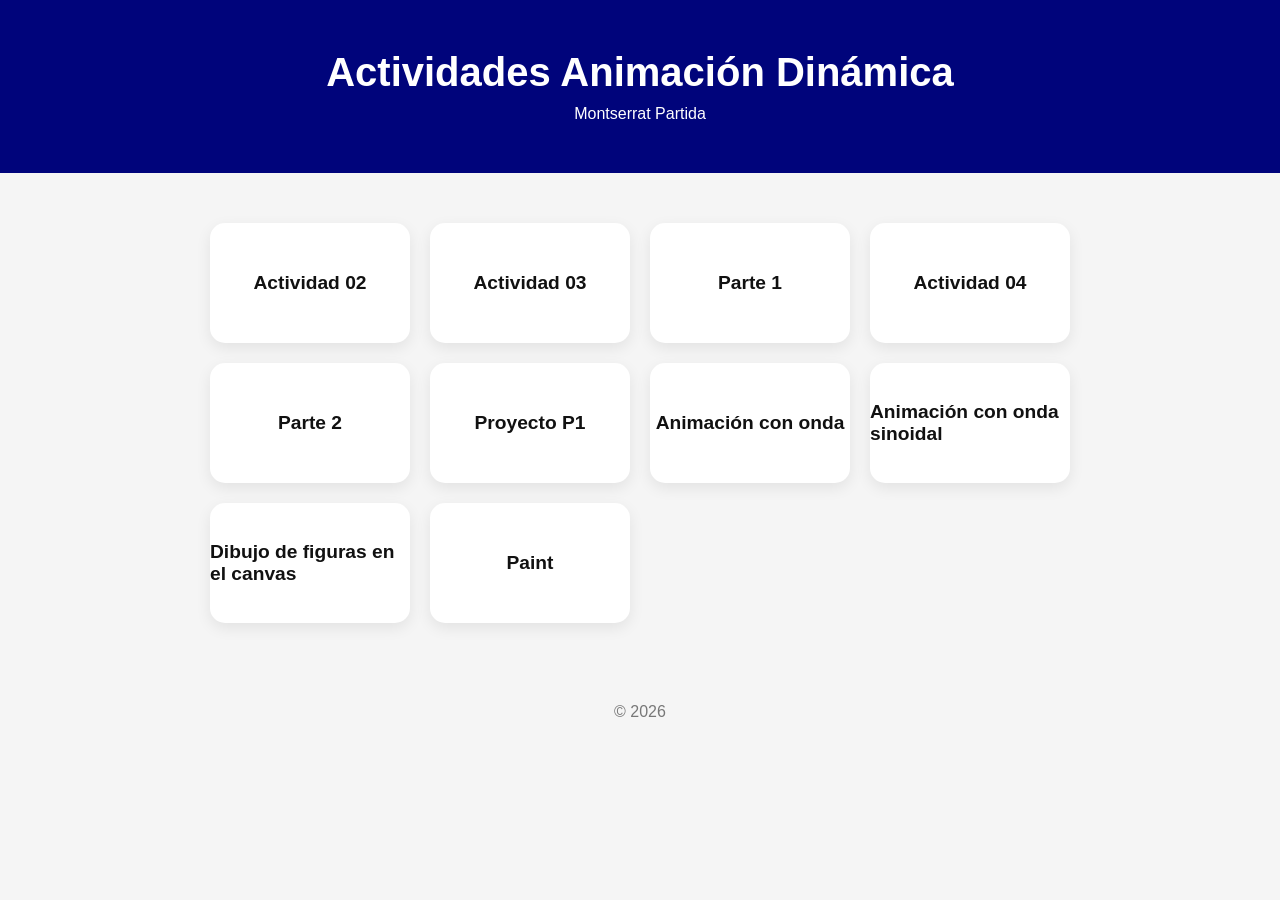
==== index.html @ aa470178 "Update index.html" ====
<!DOCTYPE html>
<html lang="es">
<head>
    <meta charset="UTF-8">
    <meta name="viewport" content="width=device-width, initial-scale=1.0">

    <title>Actividades</title>

    <style>
        * {
            margin: 0;
            padding: 0;
            box-sizing: border-box;
        }

        body {
            font-family: Arial, sans-serif;
            background-color: #f5f5f5;
            color: #222;
            min-height: 100vh;
        }

        header {
            background-color: #00047b;
            color: white;
            text-align: center;
            padding: 50px 20px;
        }

        header h1 {
            font-size: 2.5rem;
            margin-bottom: 10px;
        }

        header p {
            color: #ffffff;
        }

        main {
            max-width: 900px;
            margin: 50px auto;
            padding: 0 20px;
        }

        .activities {
            display: grid;
            grid-template-columns: repeat(auto-fit, minmax(200px, 1fr));
            gap: 20px;
        }

        .activity {
            display: flex;
            align-items: center;
            justify-content: center;

            height: 120px;

            background-color: white;
            border-radius: 15px;

            text-decoration: none;
            color: #111;

            font-size: 1.2rem;
            font-weight: bold;

            box-shadow: 0 5px 15px rgba(0, 0, 0, 0.08);

            transition: 0.2s ease;
        }

        .activity:hover {
            transform: translateY(-5px);
            background-color: #111;
            color: white;
        }

        footer {
            text-align: center;
            padding: 30px;
            color: #777;
        }
    </style>
</head>

<body>

    <header>
        <h1>Actividades Animación Dinámica</h1>
        <p>Montserrat Partida</p>
    </header>

    <main>

        <div class="activities">

            <a href="Página html básica.html" class="activity">
                Actividad 02
            </a>

            <a href="index.html" class="activity">
                Actividad 03
            </a>

            <a href="Golden Globe.html" class="activity">
                Parte 1
            </a>

            <a href="A4-Arte en canvas.html" class="activity">
                Actividad 04
            </a>

            <a href="Part2-Reto Canvas.html" class="activity">
                Parte 2
            </a>
            
            <a href="PROYECTO 2.html" class="activity">
                Proyecto P1
            </a>
            
             </a>

              <a href="A3 - Animación onda sinoidal:coseno.html" class="activity">
                Animación con onda
            </a>

            <a href="04-wave-1.html" class="activity">
                Animación con onda sinoidal
            </a>

            <a href="casita.html" class="activity">
                Dibujo de figuras en el canvas
            </a>
            <a href="paint.html" class="activity">
                Paint
            </a>

        </div>

    </main>

    <footer>
        © 2026
    </footer>

</body>
</html>
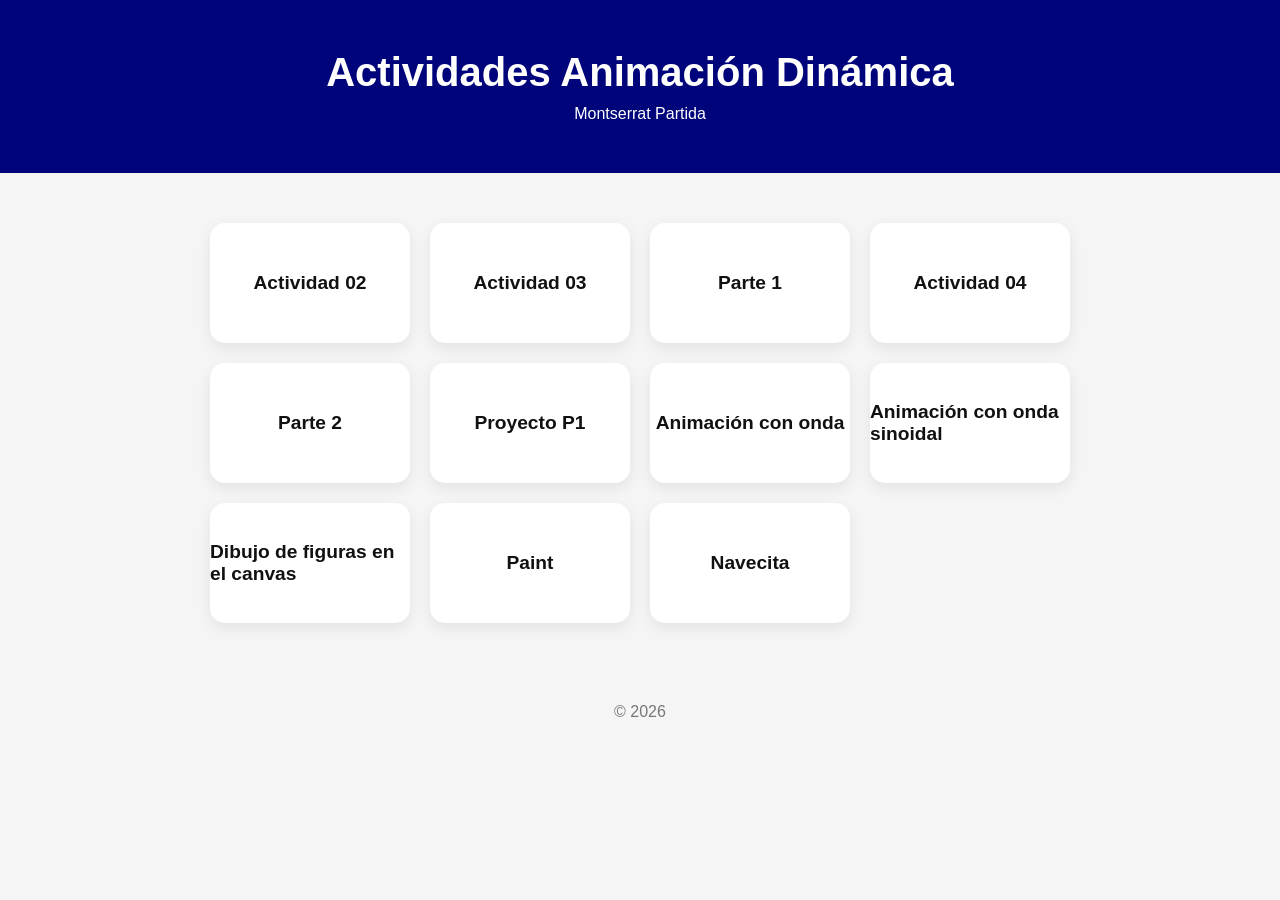
==== commit 5e863ce0: "Update index.html" ====
--- a/index.html
+++ b/index.html
@@ -135,6 +135,10 @@
                 Paint
             </a>
 
+            <a href="NAVECITA.html" class="activity">
+                Navecita
+            </a>
+
         </div>
 
     </main>
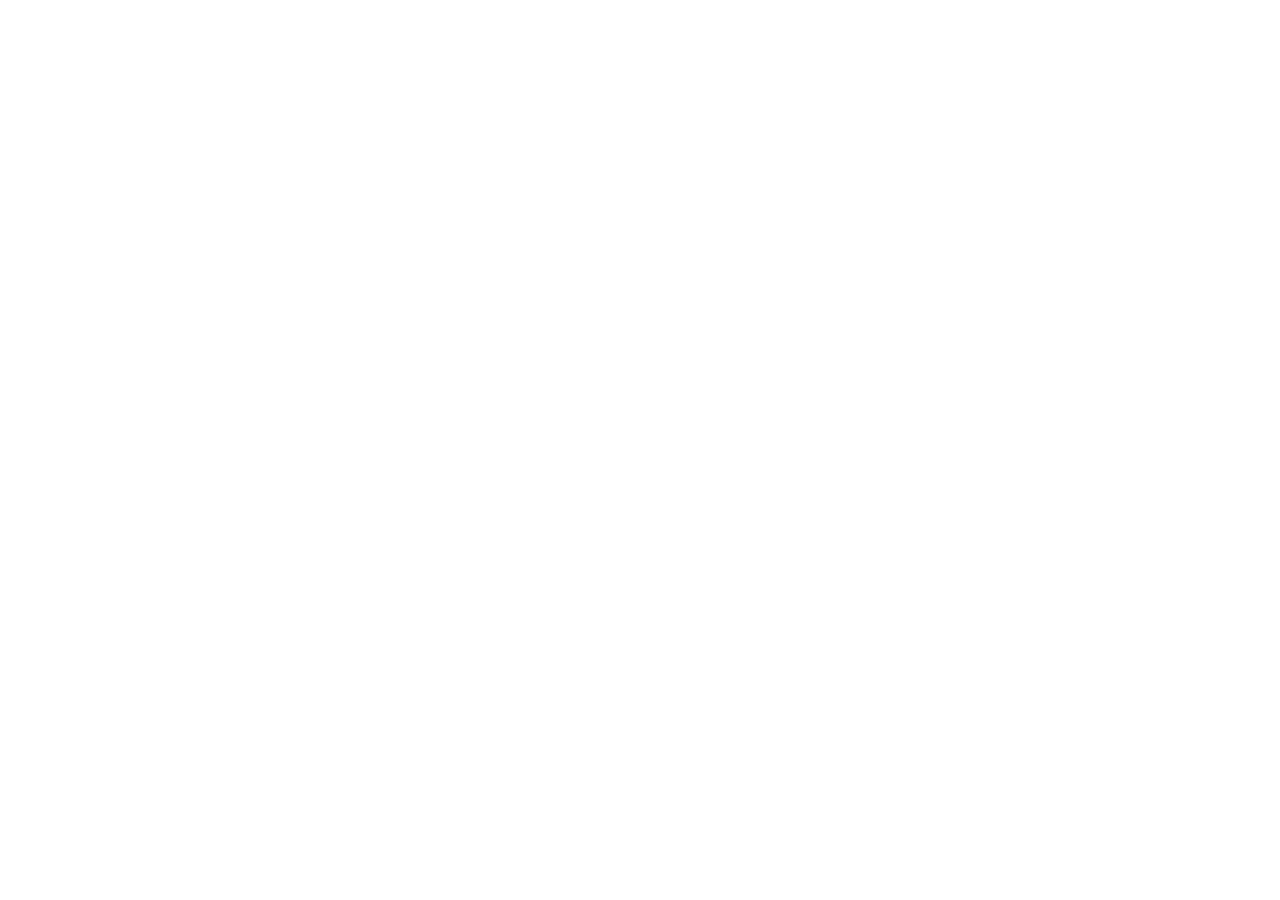
==== commit c622d21d: "Add files via upload" ====
--- a/index.html
+++ b/index.html
@@ -1,151 +1,27 @@
-<!DOCTYPE html>
-<html lang="es">
-<head>
-    <meta charset="UTF-8">
-    <meta name="viewport" content="width=device-width, initial-scale=1.0">
-
-    <title>Actividades</title>
-
-    <style>
-        * {
-            margin: 0;
-            padding: 0;
-            box-sizing: border-box;
-        }
-
-        body {
-            font-family: Arial, sans-serif;
-            background-color: #f5f5f5;
-            color: #222;
-            min-height: 100vh;
-        }
-
-        header {
-            background-color: #00047b;
-            color: white;
-            text-align: center;
-            padding: 50px 20px;
-        }
-
-        header h1 {
-            font-size: 2.5rem;
-            margin-bottom: 10px;
-        }
-
-        header p {
-            color: #ffffff;
-        }
-
-        main {
-            max-width: 900px;
-            margin: 50px auto;
-            padding: 0 20px;
-        }
-
-        .activities {
-            display: grid;
-            grid-template-columns: repeat(auto-fit, minmax(200px, 1fr));
-            gap: 20px;
-        }
-
-        .activity {
-            display: flex;
-            align-items: center;
-            justify-content: center;
-
-            height: 120px;
-
-            background-color: white;
-            border-radius: 15px;
-
-            text-decoration: none;
-            color: #111;
-
-            font-size: 1.2rem;
-            font-weight: bold;
-
-            box-shadow: 0 5px 15px rgba(0, 0, 0, 0.08);
-
-            transition: 0.2s ease;
-        }
-
-        .activity:hover {
-            transform: translateY(-5px);
-            background-color: #111;
-            color: white;
-        }
-
-        footer {
-            text-align: center;
-            padding: 30px;
-            color: #777;
-        }
-    </style>
-</head>
-
-<body>
-
-    <header>
-        <h1>Actividades Animación Dinámica</h1>
-        <p>Montserrat Partida</p>
-    </header>
-
-    <main>
-
-        <div class="activities">
-
-            <a href="Página html básica.html" class="activity">
-                Actividad 02
-            </a>
-
-            <a href="index.html" class="activity">
-                Actividad 03
-            </a>
-
-            <a href="Golden Globe.html" class="activity">
-                Parte 1
-            </a>
-
-            <a href="A4-Arte en canvas.html" class="activity">
-                Actividad 04
-            </a>
-
-            <a href="Part2-Reto Canvas.html" class="activity">
-                Parte 2
-            </a>
-            
-            <a href="PROYECTO 2.html" class="activity">
-                Proyecto P1
-            </a>
-            
-             </a>
-
-              <a href="A3 - Animación onda sinoidal:coseno.html" class="activity">
-                Animación con onda
-            </a>
-
-            <a href="04-wave-1.html" class="activity">
-                Animación con onda sinoidal
-            </a>
-
-            <a href="casita.html" class="activity">
-                Dibujo de figuras en el canvas
-            </a>
-            <a href="paint.html" class="activity">
-                Paint
-            </a>
-
-            <a href="NAVECITA.html" class="activity">
-                Navecita
-            </a>
-
-        </div>
-
-    </main>
-
-    <footer>
-        © 2026
-    </footer>
-
-</body>
-</html>
+<!doctype html>
+<html lang="en">
+  <head>
+    <title>&lt;model-viewer&gt; template</title>
+    <meta charset="utf-8">
+    <meta name="description" content="&lt;model-viewer&gt; template">
+    <meta name="viewport" content="width=device-width, initial-scale=1">
+    <link type="text/css" href="./styles.css" rel="stylesheet"/>
+  </head>
+  <body>
+    <!-- <model-viewer> HTML element -->
+    <model-viewer src="mario_super_mushroom.glb" ar ar-modes="webxr scene-viewer quick-look" camera-controls tone-mapping="neutral" poster="poster.webp" shadow-intensity="1">
+      <div class="progress-bar hide" slot="progress-bar">
+          <div class="update-bar"></div>
+      </div>
+      <button slot="ar-button" id="ar-button">
+          View in your space
+      </button>
+      <div id="ar-prompt">
+          <img src="ar_hand_prompt.png">
+      </div>
+    </model-viewer>  
+    <script src="script.js"></script>
+    <!-- Loads <model-viewer> for browsers: -->
+    <script type="module" src="https://ajax.googleapis.com/ajax/libs/model-viewer/4.4.0/model-viewer.min.js"></script>
+  </body>
+</html>
--- a/styles.css
+++ b/styles.css
@@ -0,0 +1,109 @@
+:not(:defined) > * {
+  display: none;
+}
+
+html {
+  height: 100%;
+}
+
+body {
+  margin: 0;
+  padding: 0;
+  width: 100%;
+  height: 100%;
+}
+
+model-viewer {
+  width: 100%;
+  height: 90%;
+  background-color: #ffffff;
+}
+
+
+.progress-bar {
+  display: block;
+  width: 33%;
+  height: 10%;
+  max-height: 2%;
+  position: absolute;
+  left: 50%;
+  top: 50%;
+  transform: translate3d(-50%, -50%, 0);
+  border-radius: 25px;
+  box-shadow: 0px 3px 10px 3px rgba(0, 0, 0, 0.5), 0px 0px 5px 1px rgba(0, 0, 0, 0.6);
+  border: 1px solid rgba(255, 255, 255, 0.9);
+  background-color: rgba(0, 0, 0, 0.5);
+}
+
+.progress-bar.hide {
+  visibility: hidden;
+  transition: visibility 0.3s;
+}
+
+.update-bar {
+  background-color: rgba(255, 255, 255, 0.9);
+  width: 0%;
+  height: 100%;
+  border-radius: 25px;
+  float: left;
+  transition: width 0.3s;
+}
+
+#ar-button {
+  background-image: url(ar_icon.png);
+  background-repeat: no-repeat;
+  background-size: 20px 20px;
+  background-position: 12px 50%;
+  background-color: #fff;
+  position: absolute;
+  left: 50%;
+  transform: translateX(-50%);
+  white-space: nowrap;
+  bottom: 16px;
+  padding: 0px 16px 0px 40px;
+  font-family: Roboto Regular, Helvetica Neue, sans-serif;
+  font-size: 14px;
+  color:#4285f4;
+  height: 36px;
+  line-height: 36px;
+  border-radius: 18px;
+  border: 1px solid #DADCE0;
+}
+
+#ar-button:active {
+  background-color: #E8EAED;
+}
+
+#ar-button:focus {
+  outline: none;
+}
+
+#ar-button:focus-visible {
+  outline: 1px solid #4285f4;
+}
+
+@keyframes circle {
+  from { transform: translateX(-50%) rotate(0deg) translateX(50px) rotate(0deg); }
+  to   { transform: translateX(-50%) rotate(360deg) translateX(50px) rotate(-360deg); }
+}
+
+@keyframes elongate {
+  from { transform: translateX(100px); }
+  to   { transform: translateX(-100px); }
+}
+
+model-viewer > #ar-prompt {
+  position: absolute;
+  left: 50%;
+  bottom: 60px;
+  animation: elongate 2s infinite ease-in-out alternate;
+  display: none;
+}
+
+model-viewer[ar-status="session-started"] > #ar-prompt {
+  display: block;
+}
+
+model-viewer > #ar-prompt > img {
+  animation: circle 4s linear infinite;
+}
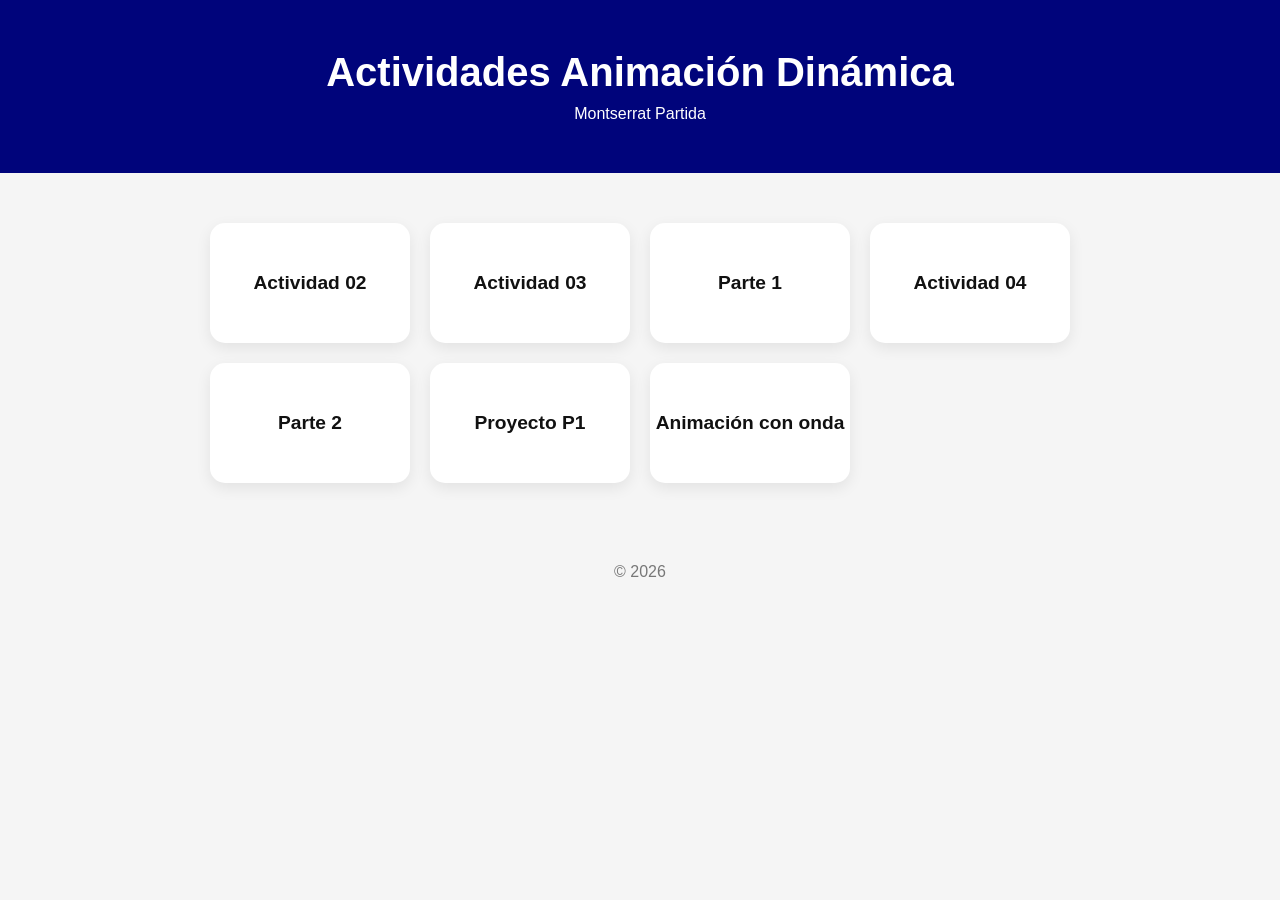
==== commit 20572796: "Add files via upload" ====
--- a/index.html
+++ b/index.html
@@ -1,27 +1,137 @@
-<!doctype html>
-<html lang="en">
-  <head>
-    <title>&lt;model-viewer&gt; template</title>
-    <meta charset="utf-8">
-    <meta name="description" content="&lt;model-viewer&gt; template">
-    <meta name="viewport" content="width=device-width, initial-scale=1">
-    <link type="text/css" href="./styles.css" rel="stylesheet"/>
-  </head>
-  <body>
-    <!-- <model-viewer> HTML element -->
-    <model-viewer src="mario_super_mushroom.glb" ar ar-modes="webxr scene-viewer quick-look" camera-controls tone-mapping="neutral" poster="poster.webp" shadow-intensity="1">
-      <div class="progress-bar hide" slot="progress-bar">
-          <div class="update-bar"></div>
-      </div>
-      <button slot="ar-button" id="ar-button">
-          View in your space
-      </button>
-      <div id="ar-prompt">
-          <img src="ar_hand_prompt.png">
-      </div>
-    </model-viewer>  
-    <script src="script.js"></script>
-    <!-- Loads <model-viewer> for browsers: -->
-    <script type="module" src="https://ajax.googleapis.com/ajax/libs/model-viewer/4.4.0/model-viewer.min.js"></script>
-  </body>
+<!DOCTYPE html>
+<html lang="es">
+<head>
+    <meta charset="UTF-8">
+    <meta name="viewport" content="width=device-width, initial-scale=1.0">
+
+    <title>Actividades</title>
+
+    <style>
+        * {
+            margin: 0;
+            padding: 0;
+            box-sizing: border-box;
+        }
+
+        body {
+            font-family: Arial, sans-serif;
+            background-color: #f5f5f5;
+            color: #222;
+            min-height: 100vh;
+        }
+
+        header {
+            background-color: #00047b;
+            color: white;
+            text-align: center;
+            padding: 50px 20px;
+        }
+
+        header h1 {
+            font-size: 2.5rem;
+            margin-bottom: 10px;
+        }
+
+        header p {
+            color: #ffffff;
+        }
+
+        main {
+            max-width: 900px;
+            margin: 50px auto;
+            padding: 0 20px;
+        }
+
+        .activities {
+            display: grid;
+            grid-template-columns: repeat(auto-fit, minmax(200px, 1fr));
+            gap: 20px;
+        }
+
+        .activity {
+            display: flex;
+            align-items: center;
+            justify-content: center;
+
+            height: 120px;
+
+            background-color: white;
+            border-radius: 15px;
+
+            text-decoration: none;
+            color: #111;
+
+            font-size: 1.2rem;
+            font-weight: bold;
+
+            box-shadow: 0 5px 15px rgba(0, 0, 0, 0.08);
+
+            transition: 0.2s ease;
+        }
+
+        .activity:hover {
+            transform: translateY(-5px);
+            background-color: #111;
+            color: white;
+        }
+
+        footer {
+            text-align: center;
+            padding: 30px;
+            color: #777;
+        }
+    </style>
+</head>
+
+<body>
+
+    <header>
+        <h1>Actividades Animación Dinámica</h1>
+        <p>Montserrat Partida</p>
+    </header>
+
+    <main>
+
+        <div class="activities">
+
+            <a href="Página html básica.html" class="activity">
+                Actividad 02
+            </a>
+
+            <a href="actividad02.html" class="activity">
+                Actividad 03
+            </a>
+
+            <a href="Golden Globe.html" class="activity">
+                Parte 1
+            </a>
+
+            <a href="A4-Arte en canvas.html" class="activity">
+                Actividad 04
+            </a>
+
+            <a href="Part2-Reto Canvas.html" class="activity">
+                Parte 2
+            </a>
+
+              <a href="PPROYECTO 2.html" class="activity">
+                Proyecto P1
+            </a>
+
+             </a>
+
+              <a href="A3 - Animación con onda sinoidal:coseno.html" class="activity">
+                Animación con onda
+            </a>
+            
+
+        </div>
+
+    </main>
+
+    <footer>
+        © 2026
+    </footer>
+
+</body>
 </html>
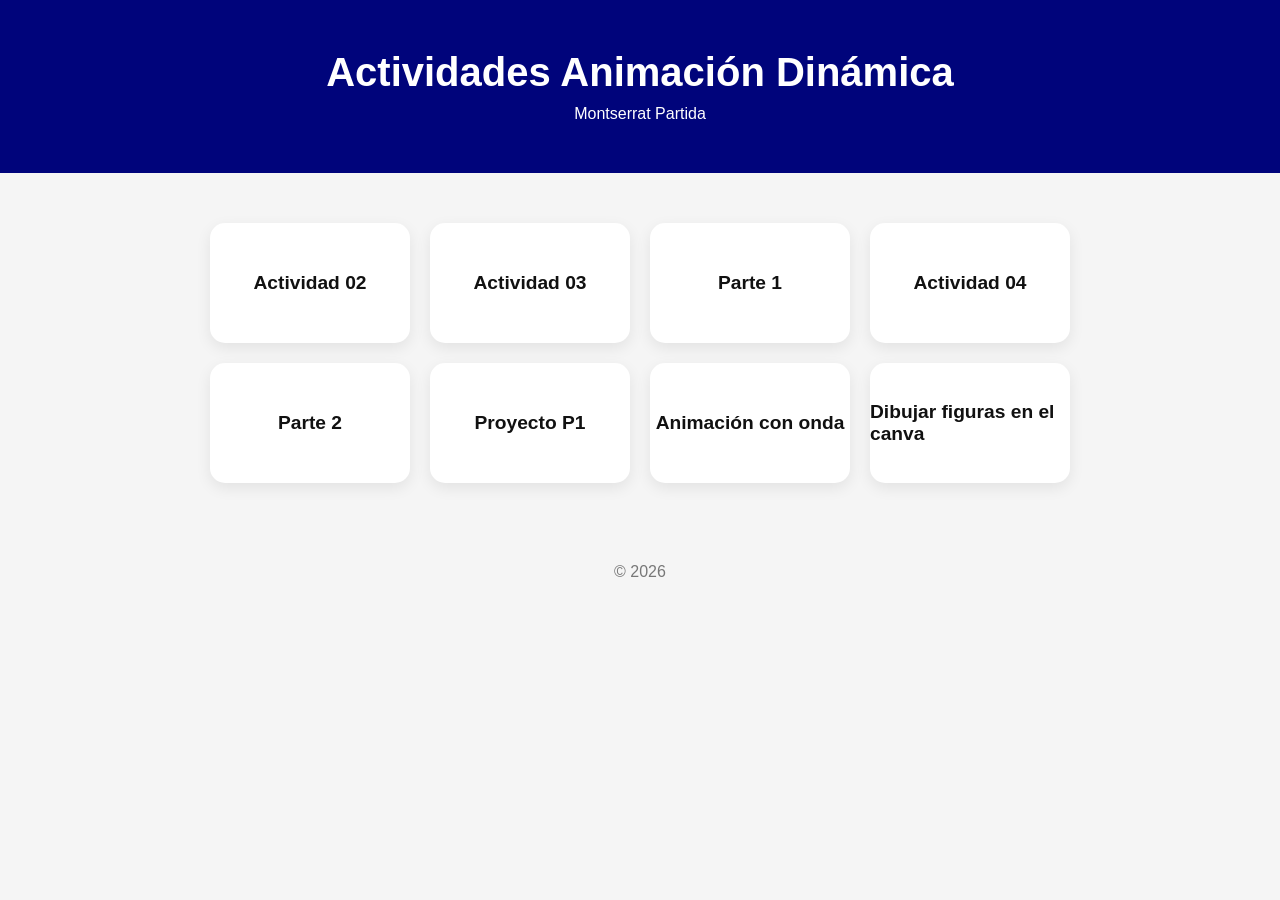
==== commit d6406123: "Update index.html" ====
--- a/index.html
+++ b/index.html
@@ -123,6 +123,10 @@
               <a href="A3 - Animación con onda sinoidal:coseno.html" class="activity">
                 Animación con onda
             </a>
+
+             <a href="casita.html" class="activity">
+                Dibujar figuras en el canva
+            </a>
             
 
         </div>
@@ -134,4 +138,4 @@
     </footer>
 
 </body>
-</html>+</html>
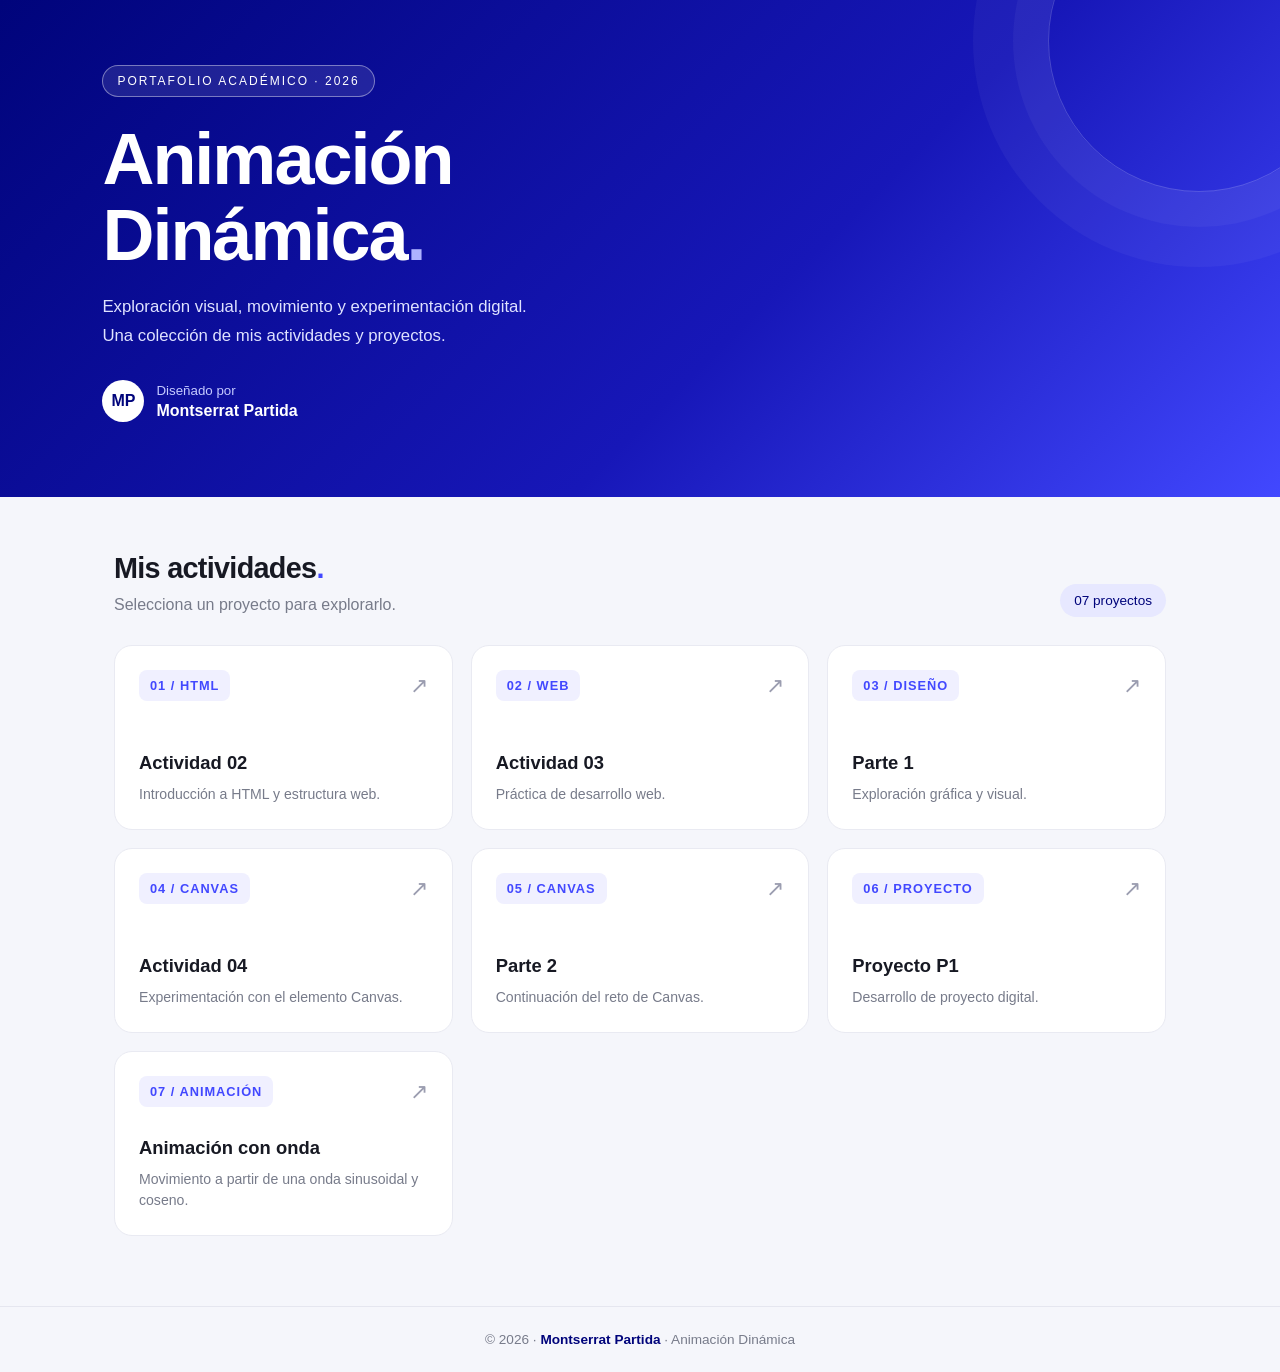
==== commit 7c86088e: "Add files via upload" ====
--- a/index.html
+++ b/index.html
@@ -1,10 +1,11 @@
+
 <!DOCTYPE html>
 <html lang="es">
 <head>
     <meta charset="UTF-8">
     <meta name="viewport" content="width=device-width, initial-scale=1.0">
 
-    <title>Actividades</title>
+    <title>Actividades | Animación Dinámica</title>
 
     <style>
         * {
@@ -13,72 +14,277 @@
             box-sizing: border-box;
         }
 
+        :root {
+            --blue: #00047b;
+            --blue-light: #4248ff;
+            --background: #f5f6fb;
+            --text: #171923;
+            --muted: #777b8a;
+        }
+
         body {
-            font-family: Arial, sans-serif;
-            background-color: #f5f5f5;
-            color: #222;
+            font-family: Arial, Helvetica, sans-serif;
+            background: var(--background);
+            color: var(--text);
             min-height: 100vh;
         }
 
+        /* ENCABEZADO */
+
         header {
-            background-color: #00047b;
+            position: relative;
+            overflow: hidden;
+            background: linear-gradient(
+                135deg,
+                #00047b 0%,
+                #1717b8 60%,
+                #4248ff 100%
+            );
             color: white;
-            text-align: center;
-            padding: 50px 20px;
+            padding: 65px 8% 75px;
+        }
+
+        header::after {
+            content: "";
+            position: absolute;
+            width: 300px;
+            height: 300px;
+            border: 1px solid rgba(255,255,255,.2);
+            border-radius: 50%;
+            right: -70px;
+            top: -110px;
+            box-shadow:
+                0 0 0 35px rgba(255,255,255,.04),
+                0 0 0 75px rgba(255,255,255,.04);
+        }
+
+        .header-content {
+            max-width: 1100px;
+            margin: auto;
+            position: relative;
+            z-index: 1;
+        }
+
+        .tag {
+            display: inline-block;
+            border: 1px solid rgba(255,255,255,.4);
+            background: rgba(255,255,255,.1);
+            border-radius: 50px;
+            padding: 8px 14px;
+            font-size: .75rem;
+            letter-spacing: 2px;
+            text-transform: uppercase;
+            margin-bottom: 25px;
         }
 
         header h1 {
-            font-size: 2.5rem;
-            margin-bottom: 10px;
+            font-size: clamp(2.5rem, 6vw, 4.5rem);
+            line-height: 1.05;
+            letter-spacing: -2px;
+            max-width: 700px;
+            margin-bottom: 20px;
         }
 
         header p {
-            color: #ffffff;
-        }
+            color: #dfe2ff;
+            font-size: 1.05rem;
+            line-height: 1.7;
+        }
+
+        .student {
+            margin-top: 30px;
+            display: flex;
+            align-items: center;
+            gap: 12px;
+        }
+
+        .avatar {
+            width: 42px;
+            height: 42px;
+            border-radius: 50%;
+            background: white;
+            color: var(--blue);
+            display: grid;
+            place-items: center;
+            font-weight: bold;
+        }
+
+        .student-info small {
+            display: block;
+            color: #c5caff;
+            margin-bottom: 4px;
+        }
+
+        /* CONTENIDO */
 
         main {
-            max-width: 900px;
-            margin: 50px auto;
-            padding: 0 20px;
-        }
+            max-width: 1100px;
+            margin: 0 auto;
+            padding: 55px 24px 70px;
+        }
+
+        .section-heading {
+            display: flex;
+            justify-content: space-between;
+            align-items: end;
+            gap: 20px;
+            margin-bottom: 28px;
+        }
+
+        .section-heading h2 {
+            font-size: 1.8rem;
+            letter-spacing: -0.7px;
+            margin-bottom: 8px;
+        }
+
+        .section-heading p {
+            color: var(--muted);
+            line-height: 1.5;
+        }
+
+        .count {
+            font-size: .85rem;
+            color: var(--blue);
+            background: #e7e8ff;
+            border-radius: 50px;
+            padding: 9px 14px;
+            white-space: nowrap;
+        }
+
+        /* TARJETAS */
 
         .activities {
             display: grid;
-            grid-template-columns: repeat(auto-fit, minmax(200px, 1fr));
-            gap: 20px;
+            grid-template-columns: repeat(3, minmax(0, 1fr));
+            gap: 18px;
         }
 
         .activity {
+            position: relative;
+            min-height: 185px;
+            padding: 24px;
+            display: flex;
+            flex-direction: column;
+            justify-content: space-between;
+            gap: 24px;
+
+            background: white;
+            border: 1px solid #e9eaf2;
+            border-radius: 18px;
+
+            text-decoration: none;
+            color: var(--text);
+
+            transition:
+                transform .25s ease,
+                box-shadow .25s ease,
+                border-color .25s ease;
+        }
+
+        .activity:hover {
+            transform: translateY(-6px);
+            border-color: #b9bcff;
+            box-shadow: 0 15px 35px rgba(0, 4, 123, .10);
+        }
+
+        .card-top {
             display: flex;
             align-items: center;
-            justify-content: center;
-
-            height: 120px;
-
-            background-color: white;
-            border-radius: 15px;
-
-            text-decoration: none;
-            color: #111;
-
-            font-size: 1.2rem;
+            justify-content: space-between;
+        }
+
+        .number {
+            font-size: .8rem;
             font-weight: bold;
-
-            box-shadow: 0 5px 15px rgba(0, 0, 0, 0.08);
-
-            transition: 0.2s ease;
-        }
-
-        .activity:hover {
-            transform: translateY(-5px);
-            background-color: #111;
-            color: white;
-        }
+            letter-spacing: 1px;
+            color: var(--blue-light);
+            background: #f0f0ff;
+            padding: 8px 11px;
+            border-radius: 8px;
+        }
+
+        .arrow {
+            font-size: 1.4rem;
+            color: #9b9db0;
+            transition: transform .25s ease, color .25s ease;
+        }
+
+        .activity:hover .arrow {
+            transform: translate(4px, -4px);
+            color: var(--blue);
+        }
+
+        .activity h3 {
+            font-size: 1.15rem;
+            line-height: 1.4;
+            margin-bottom: 8px;
+        }
+
+        .activity p {
+            font-size: .88rem;
+            color: var(--muted);
+            line-height: 1.5;
+        }
+
+        /* PIE DE PÁGINA */
 
         footer {
+            border-top: 1px solid #e5e6ef;
+            padding: 25px 20px;
             text-align: center;
-            padding: 30px;
-            color: #777;
+            color: var(--muted);
+            font-size: .85rem;
+        }
+
+        footer span {
+            color: var(--blue);
+            font-weight: bold;
+        }
+
+        /* RESPONSIVE */
+
+        @media (max-width: 800px) {
+            .activities {
+                grid-template-columns: repeat(2, minmax(0, 1fr));
+            }
+
+            header {
+                padding: 55px 7%;
+            }
+        }
+
+        @media (max-width: 520px) {
+            .activities {
+                grid-template-columns: 1fr;
+            }
+
+            .activity {
+                min-height: 150px;
+            }
+
+            .section-heading {
+                align-items: start;
+                flex-direction: column;
+            }
+
+            main {
+                padding: 40px 18px 50px;
+            }
+
+            header h1 {
+                letter-spacing: -1px;
+            }
+        }
+
+        /* ACCESIBILIDAD */
+
+        @media (prefers-reduced-motion: reduce) {
+            *,
+            *::before,
+            *::after {
+                transition: none !important;
+                scroll-behavior: auto !important;
+            }
         }
     </style>
 </head>
@@ -86,55 +292,127 @@
 <body>
 
     <header>
-        <h1>Actividades Animación Dinámica</h1>
-        <p>Montserrat Partida</p>
+        <div class="header-content">
+
+            <span class="tag">Portafolio académico · 2026</span>
+
+            <h1>Animación<br>Dinámica<span style="color:#aeb2ff">.</span></h1>
+
+            <p>
+                Exploración visual, movimiento y experimentación digital.
+                <br>
+                Una colección de mis actividades y proyectos.
+            </p>
+
+            <div class="student">
+                <div class="avatar">MP</div>
+
+                <div class="student-info">
+                    <small>Diseñado por</small>
+                    <strong>Montserrat Partida</strong>
+                </div>
+            </div>
+
+        </div>
     </header>
 
     <main>
 
+        <section class="section-heading">
+            <div>
+                <h2>Mis actividades<span style="color:#4248ff">.</span></h2>
+                <p>Selecciona un proyecto para explorarlo.</p>
+            </div>
+
+            <span class="count">07 proyectos</span>
+        </section>
+
         <div class="activities">
 
-            <a href="Página html básica.html" class="activity">
-                Actividad 02
+            <a href="Página html básica.html" class="activity">
+                <div class="card-top">
+                    <span class="number">01 / HTML</span>
+                    <span class="arrow">↗</span>
+                </div>
+                <div>
+                    <h3>Actividad 02</h3>
+                    <p>Introducción a HTML y estructura web.</p>
+                </div>
             </a>
 
             <a href="actividad02.html" class="activity">
-                Actividad 03
+                <div class="card-top">
+                    <span class="number">02 / WEB</span>
+                    <span class="arrow">↗</span>
+                </div>
+                <div>
+                    <h3>Actividad 03</h3>
+                    <p>Práctica de desarrollo web.</p>
+                </div>
             </a>
 
             <a href="Golden Globe.html" class="activity">
-                Parte 1
+                <div class="card-top">
+                    <span class="number">03 / DISEÑO</span>
+                    <span class="arrow">↗</span>
+                </div>
+                <div>
+                    <h3>Parte 1</h3>
+                    <p>Exploración gráfica y visual.</p>
+                </div>
             </a>
 
             <a href="A4-Arte en canvas.html" class="activity">
-                Actividad 04
+                <div class="card-top">
+                    <span class="number">04 / CANVAS</span>
+                    <span class="arrow">↗</span>
+                </div>
+                <div>
+                    <h3>Actividad 04</h3>
+                    <p>Experimentación con el elemento Canvas.</p>
+                </div>
             </a>
 
             <a href="Part2-Reto Canvas.html" class="activity">
-                Parte 2
-            </a>
-
-              <a href="PPROYECTO 2.html" class="activity">
-                Proyecto P1
-            </a>
-
-             </a>
-
-              <a href="A3 - Animación con onda sinoidal:coseno.html" class="activity">
-                Animación con onda
-            </a>
-
-             <a href="casita.html" class="activity">
-                Dibujar figuras en el canva
-            </a>
-            
+                <div class="card-top">
+                    <span class="number">05 / CANVAS</span>
+                    <span class="arrow">↗</span>
+                </div>
+                <div>
+                    <h3>Parte 2</h3>
+                    <p>Continuación del reto de Canvas.</p>
+                </div>
+            </a>
+
+            <a href="PPROYECTO 2.html" class="activity">
+                <div class="card-top">
+                    <span class="number">06 / PROYECTO</span>
+                    <span class="arrow">↗</span>
+                </div>
+                <div>
+                    <h3>Proyecto P1</h3>
+                    <p>Desarrollo de proyecto digital.</p>
+                </div>
+            </a>
+
+            <a href="A3 - Animación con onda sinoidal:coseno.html"
+               class="activity">
+                <div class="card-top">
+                    <span class="number">07 / ANIMACIÓN</span>
+                    <span class="arrow">↗</span>
+                </div>
+                <div>
+                    <h3>Animación con onda</h3>
+                    <p>Movimiento a partir de una onda sinusoidal y coseno.</p>
+                </div>
+            </a>
 
         </div>
 
     </main>
 
     <footer>
-        © 2026
+        <p>© 2026 · <span>Montserrat Partida</span> · Animación Dinámica</p>
     </footer>
 
 </body>
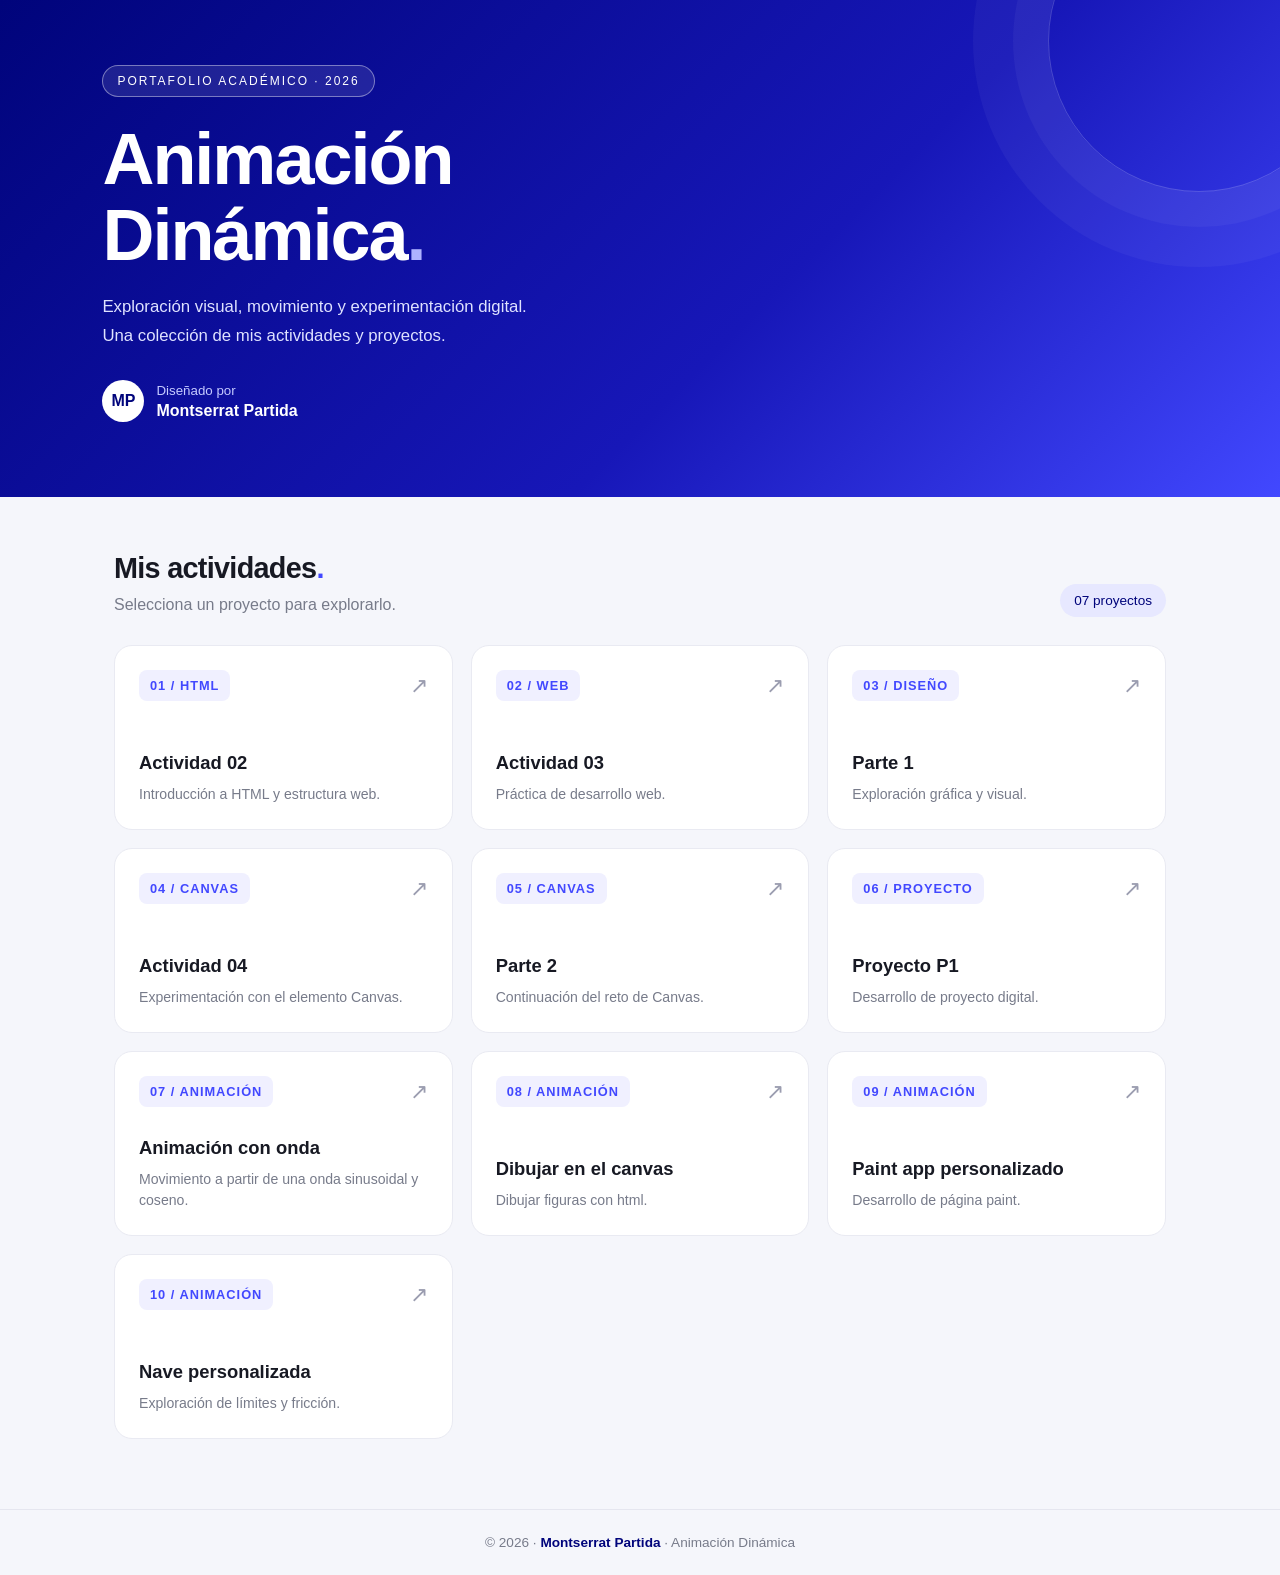
==== commit 496db1bc: "Update index.html" ====
--- a/index.html
+++ b/index.html
@@ -406,6 +406,42 @@
                     <p>Movimiento a partir de una onda sinusoidal y coseno.</p>
                 </div>
             </a>
+            <a href="casita.html"
+               class="activity">
+                <div class="card-top">
+                    <span class="number">08 / ANIMACIÓN</span>
+                    <span class="arrow">↗</span>
+                </div>
+                <div>
+                    <h3>Dibujar en el canvas</h3>
+                    <p>Dibujar figuras con html.</p>
+                </div>
+            </a>
+             </a>
+            <a href="paint.html"
+               class="activity">
+                <div class="card-top">
+                    <span class="number">09 / ANIMACIÓN</span>
+                    <span class="arrow">↗</span>
+                </div>
+                <div>
+                    <h3>Paint app personalizado</h3>
+                    <p>Desarrollo de página paint.</p>
+                </div>
+            </a>
+             </a>
+            <a href="NAVECITA.html"
+               class="activity">
+                <div class="card-top">
+                    <span class="number">10 / ANIMACIÓN</span>
+                    <span class="arrow">↗</span>
+                </div>
+                <div>
+                    <h3>Nave personalizada</h3>
+                    <p>Exploración de límites y fricción.</p>
+                </div>
+            </a>
+
 
         </div>
 
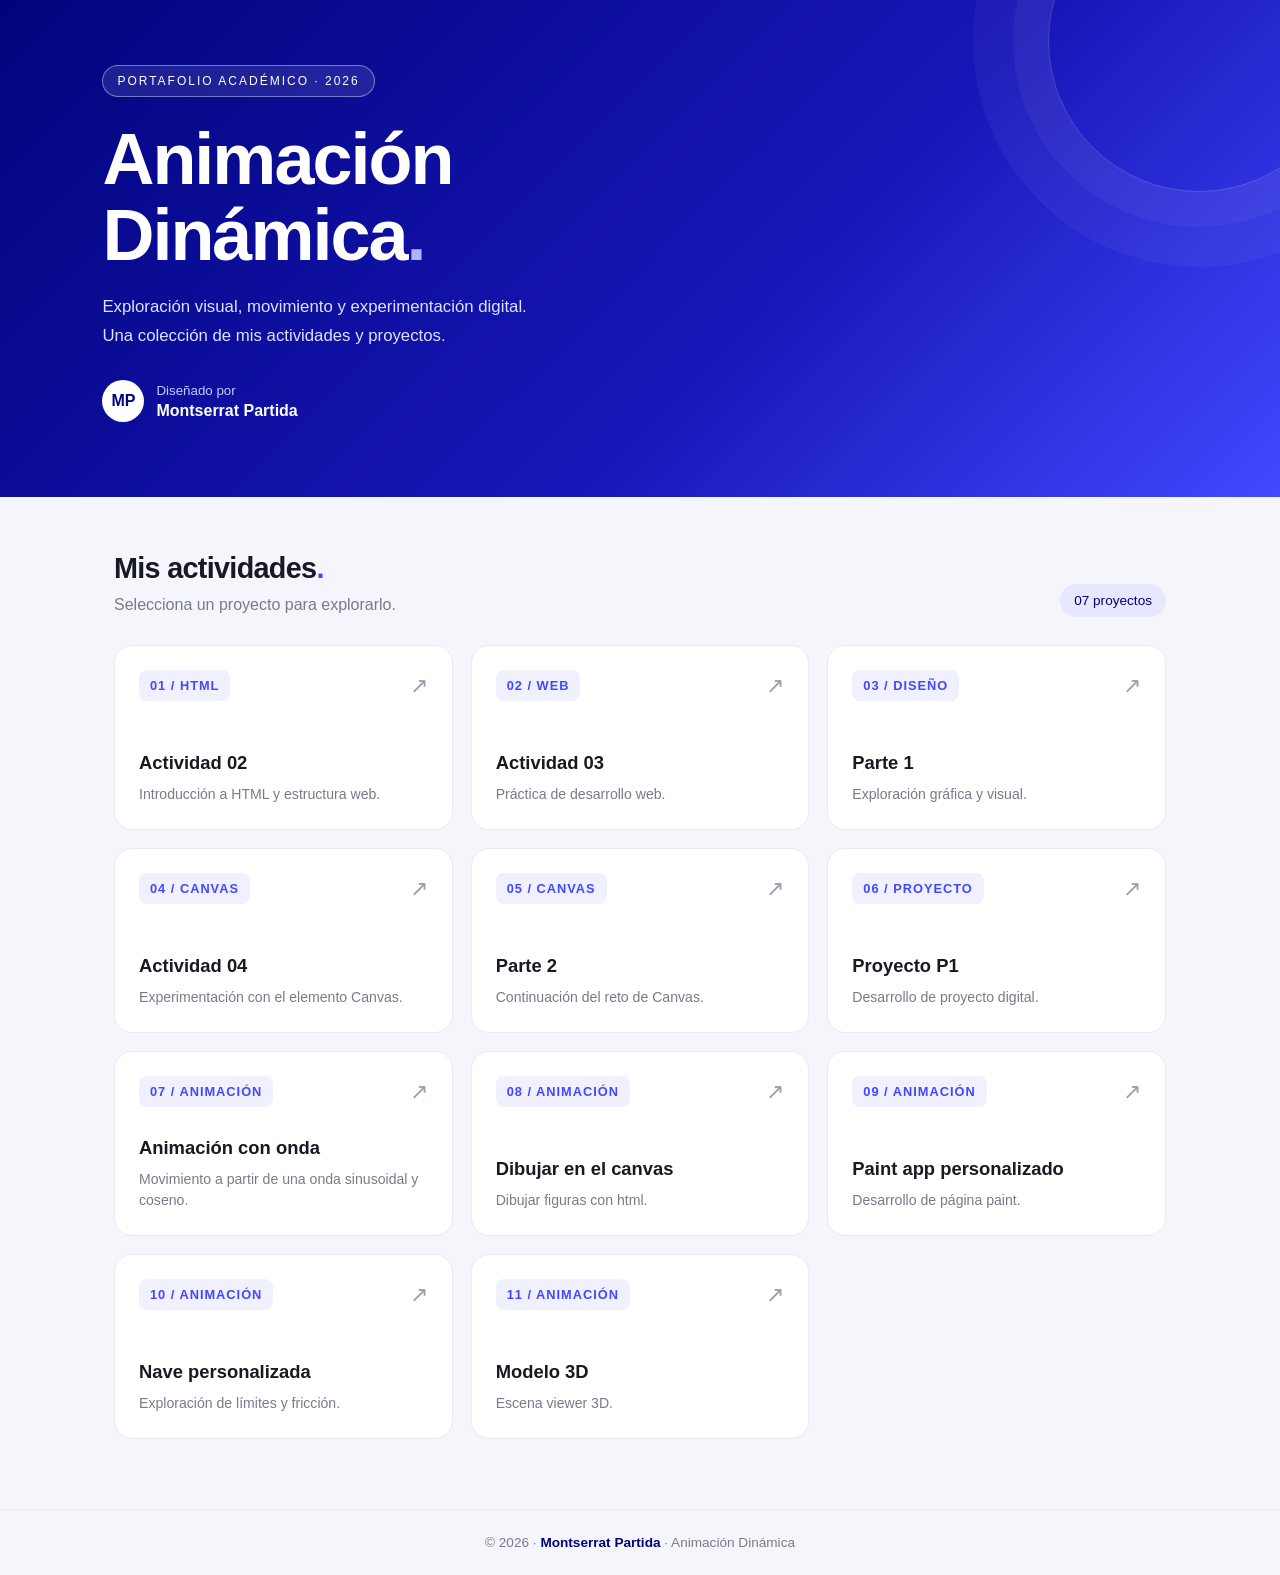
==== commit b51cdc2a: "Update index.html" ====
--- a/index.html
+++ b/index.html
@@ -441,6 +441,18 @@
                     <p>Exploración de límites y fricción.</p>
                 </div>
             </a>
+            </a>
+            <a href="mario_super_mushroom.glb"
+               class="activity">
+                <div class="card-top">
+                    <span class="number">11 / ANIMACIÓN</span>
+                    <span class="arrow">↗</span>
+                </div>
+                <div>
+                    <h3>Modelo 3D</h3>
+                    <p>Escena viewer 3D.</p>
+                </div>
+            </a>
 
 
         </div>
